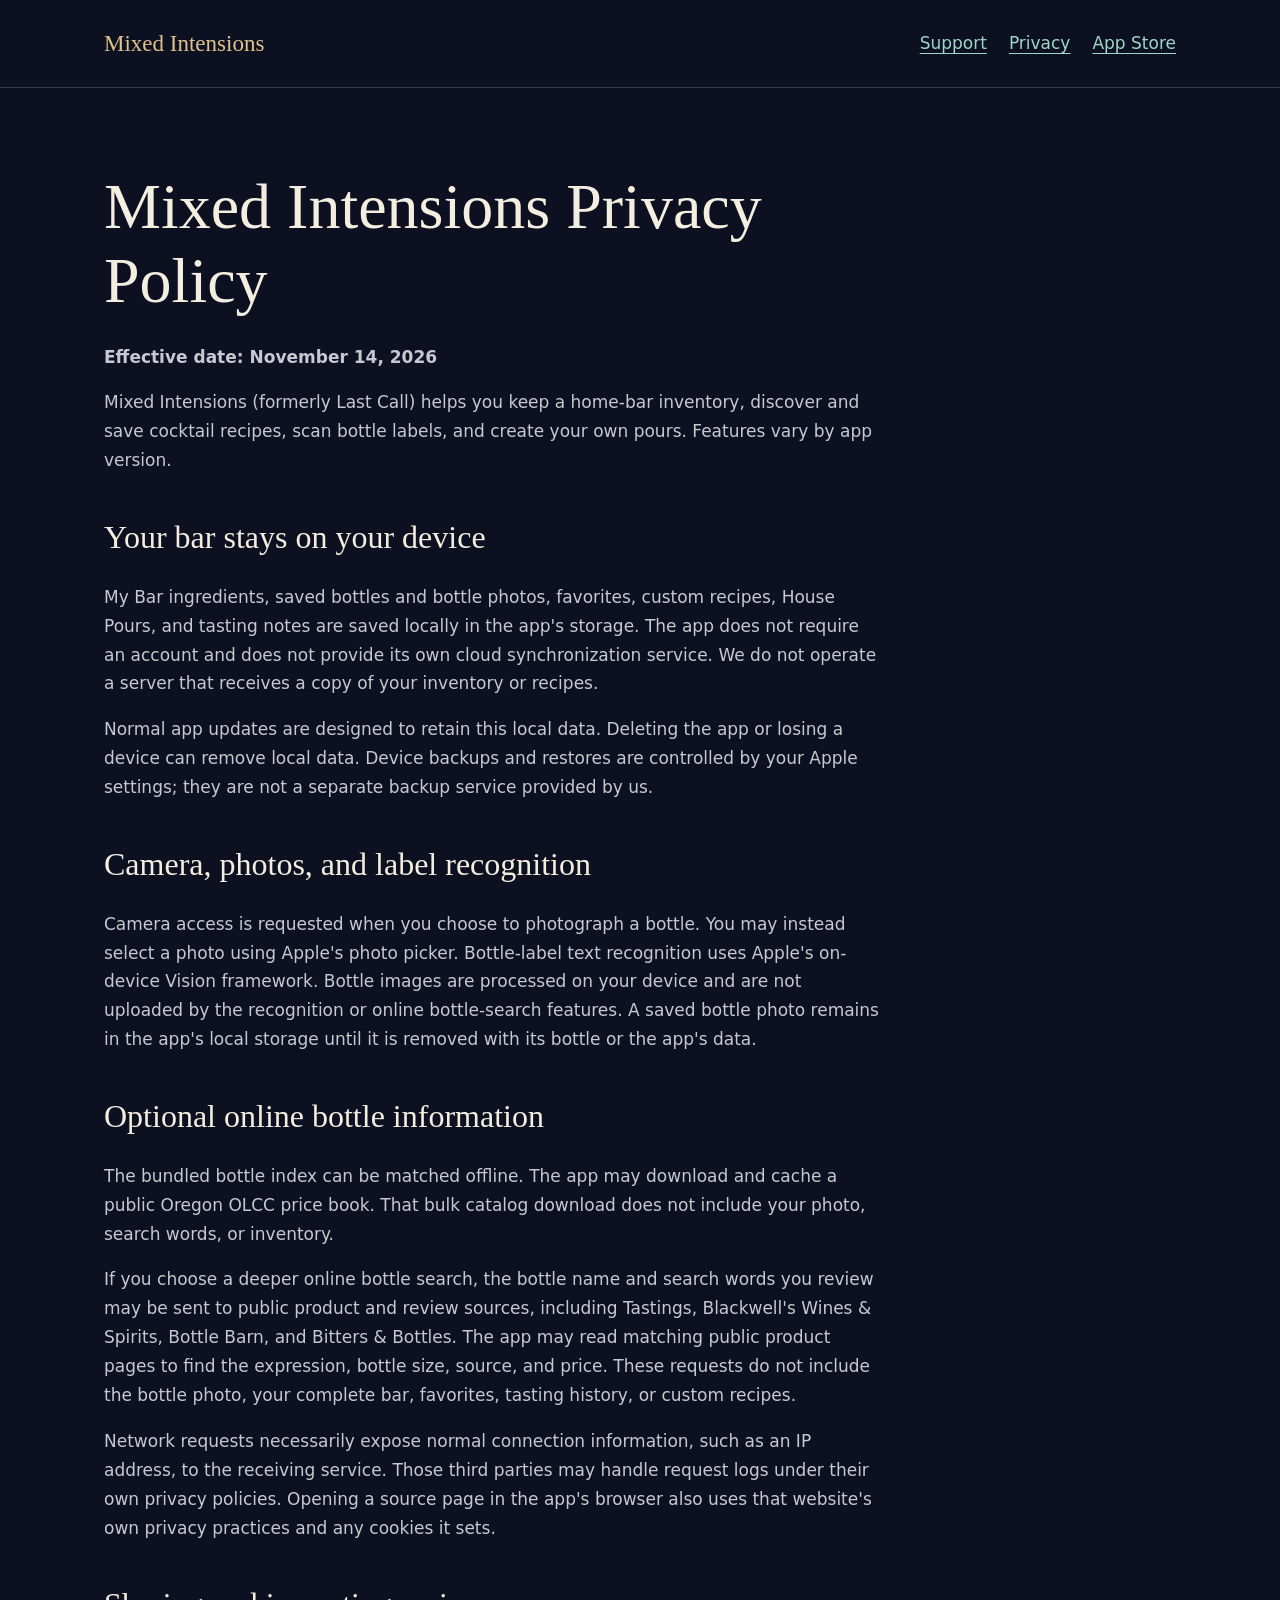
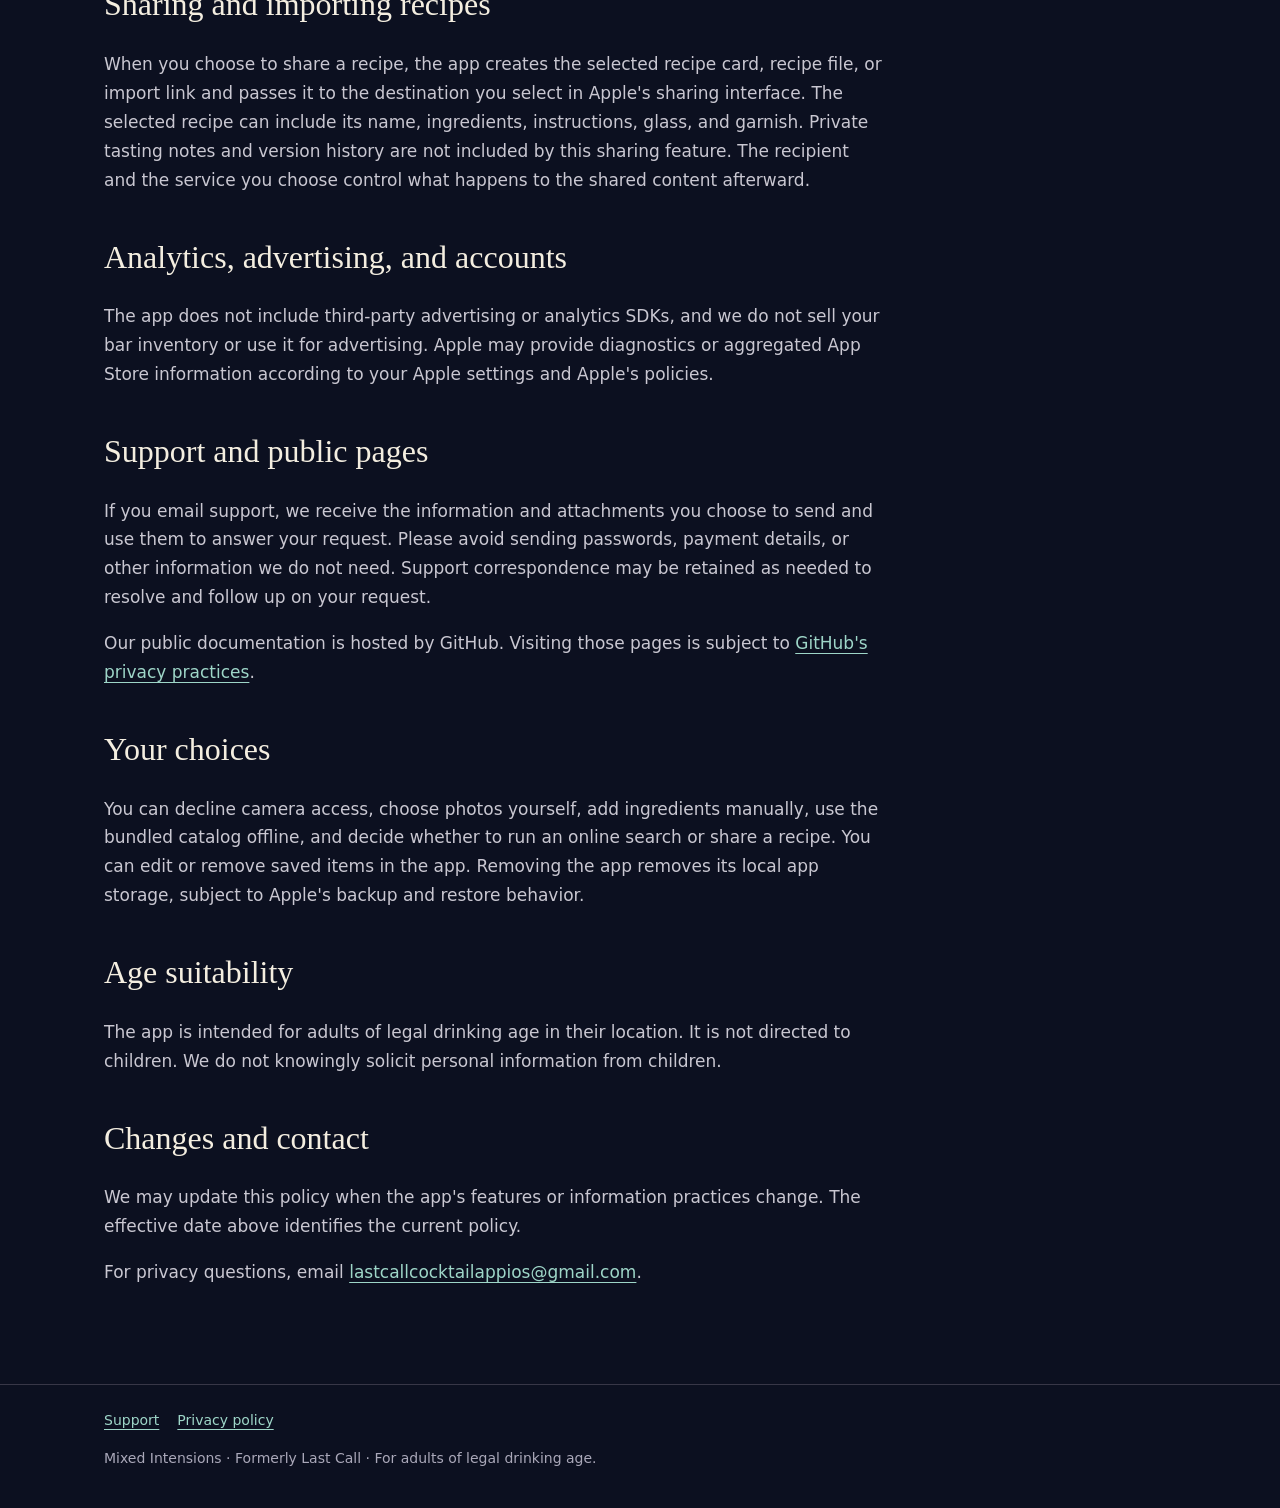
==== privacy/index.html @ 4a3e69db "Rebrand Mixed Intensions support, website and privacy pages" ====
<!doctype html>
<html lang="en"><head><meta charset="utf-8"><meta name="viewport" content="width=device-width,initial-scale=1"><meta name="theme-color" content="#0c1020"><title>Mixed Intensions Privacy Policy</title><meta name="description" content="How Mixed Intensions handles your local inventory, bottle photos, optional online searches and recipe sharing."><link rel="canonical" href="https://lastcallcocktailapp.github.io/Mixed-Intensions/privacy/"><meta property="og:title" content="Mixed Intensions Privacy Policy"><meta property="og:description" content="How Mixed Intensions handles your local inventory, bottle photos, optional online searches and recipe sharing."><meta property="og:image" content="https://lastcallcocktailapp.github.io/Mixed-Intensions/assets/mixed-intensions-features.png"><meta property="og:type" content="website"><meta property="og:url" content="https://lastcallcocktailapp.github.io/Mixed-Intensions/privacy/"><meta name="twitter:card" content="summary_large_image"><link rel="stylesheet" href="../assets/site.css"></head><body><header><nav aria-label="Main navigation"><a class="brand" href="../">Mixed Intensions</a><a href="../support/">Support</a><a href="../privacy/">Privacy</a><a href="https://apps.apple.com/us/app/mixed-intensions-cocktails/id6816433898">App Store</a></nav></header><main><article class="prose"><h1>Mixed Intensions Privacy Policy</h1><p><strong>Effective date: November 14, 2026</strong></p><p>Mixed Intensions (formerly Last Call) helps you keep a home-bar inventory, discover and save cocktail recipes, scan bottle labels, and create your own pours. Features vary by app version.</p><h2>Your bar stays on your device</h2><p>My Bar ingredients, saved bottles and bottle photos, favorites, custom recipes, House Pours, and tasting notes are saved locally in the app&#x27;s storage. The app does not require an account and does not provide its own cloud synchronization service. We do not operate a server that receives a copy of your inventory or recipes.</p><p>Normal app updates are designed to retain this local data. Deleting the app or losing a device can remove local data. Device backups and restores are controlled by your Apple settings; they are not a separate backup service provided by us.</p><h2>Camera, photos, and label recognition</h2><p>Camera access is requested when you choose to photograph a bottle. You may instead select a photo using Apple&#x27;s photo picker. Bottle-label text recognition uses Apple&#x27;s on-device Vision framework. Bottle images are processed on your device and are not uploaded by the recognition or online bottle-search features. A saved bottle photo remains in the app&#x27;s local storage until it is removed with its bottle or the app&#x27;s data.</p><h2>Optional online bottle information</h2><p>The bundled bottle index can be matched offline. The app may download and cache a public Oregon OLCC price book. That bulk catalog download does not include your photo, search words, or inventory.</p><p>If you choose a deeper online bottle search, the bottle name and search words you review may be sent to public product and review sources, including Tastings, Blackwell&#x27;s Wines &amp; Spirits, Bottle Barn, and Bitters &amp; Bottles. The app may read matching public product pages to find the expression, bottle size, source, and price. These requests do not include the bottle photo, your complete bar, favorites, tasting history, or custom recipes.</p><p>Network requests necessarily expose normal connection information, such as an IP address, to the receiving service. Those third parties may handle request logs under their own privacy policies. Opening a source page in the app&#x27;s browser also uses that website&#x27;s own privacy practices and any cookies it sets.</p><h2>Sharing and importing recipes</h2><p>When you choose to share a recipe, the app creates the selected recipe card, recipe file, or import link and passes it to the destination you select in Apple&#x27;s sharing interface. The selected recipe can include its name, ingredients, instructions, glass, and garnish. Private tasting notes and version history are not included by this sharing feature. The recipient and the service you choose control what happens to the shared content afterward.</p><h2>Analytics, advertising, and accounts</h2><p>The app does not include third-party advertising or analytics SDKs, and we do not sell your bar inventory or use it for advertising. Apple may provide diagnostics or aggregated App Store information according to your Apple settings and Apple&#x27;s policies.</p><h2>Support and public pages</h2><p>If you email support, we receive the information and attachments you choose to send and use them to answer your request. Please avoid sending passwords, payment details, or other information we do not need. Support correspondence may be retained as needed to resolve and follow up on your request.</p><p>Our public documentation is hosted by GitHub. Visiting those pages is subject to <a href="https://docs.github.com/en/site-policy/privacy-policies/github-general-privacy-statement">GitHub&#x27;s privacy practices</a>.</p><h2>Your choices</h2><p>You can decline camera access, choose photos yourself, add ingredients manually, use the bundled catalog offline, and decide whether to run an online search or share a recipe. You can edit or remove saved items in the app. Removing the app removes its local app storage, subject to Apple&#x27;s backup and restore behavior.</p><h2>Age suitability</h2><p>The app is intended for adults of legal drinking age in their location. It is not directed to children. We do not knowingly solicit personal information from children.</p><h2>Changes and contact</h2><p>We may update this policy when the app&#x27;s features or information practices change. The effective date above identifies the current policy.</p><p>For privacy questions, email <a href="mailto:lastcallcocktailappios@gmail.com">lastcallcocktailappios@gmail.com</a>.</p></article></main><footer><div><a href="../support/">Support</a><a href="../privacy/">Privacy policy</a><p>Mixed Intensions · Formerly Last Call · For adults of legal drinking age.</p></div></footer></body></html>
---- assets/site.css ----
*{box-sizing:border-box}html{color-scheme:dark}body{margin:0;background:#0c1020;color:#f4eee0;font:17px/1.7 system-ui,-apple-system,sans-serif}header,footer{border-bottom:1px solid #383747}header nav,footer>div,main{max-width:1120px;margin:auto;padding:24px}nav{display:flex;align-items:center;gap:22px;flex-wrap:wrap}.brand{font-family:Georgia,serif;font-size:23px;color:#dec38d;margin-right:auto;text-decoration:none}a{color:#9ed6c8;text-underline-offset:4px}a:hover{color:#f4eee0}main{padding-top:64px;padding-bottom:80px}.eyebrow{font-size:12px;letter-spacing:2px;text-transform:uppercase;color:#dec38d}h1,h2,h3{font-family:Georgia,serif;line-height:1.16;font-weight:400}h1{font-size:clamp(42px,7vw,78px);max-width:16ch;margin:18px 0 24px}h2{font-size:32px;margin-top:44px}h3{font-size:23px;color:#dec38d}.lead{font-size:20px;color:#bdbcc9;max-width:62ch}.actions{display:flex;gap:14px;flex-wrap:wrap;margin:32px 0}.button{background:#9ed6c8;color:#0c1020;text-decoration:none;padding:12px 20px;border-radius:12px;font-weight:650}.button.secondary{background:#202237;color:#f4eee0;border:1px solid #454056}.hero{width:100%;height:auto;border:1px solid #4b4252;border-radius:20px;display:block;margin:38px 0}.grid{display:grid;grid-template-columns:repeat(3,1fr);gap:18px;margin-top:34px}.card{background:#1d1d31;border:1px solid #383747;border-radius:18px;padding:24px}.card h3{margin:0 0 14px}.card p{color:#bdbcc9;margin:0}.prose{max-width:780px}.prose h1{font-size:clamp(38px,6vw,64px);max-width:none}.prose p,.prose li{color:#c9c7d1}.prose a{color:#9ed6c8}details{border:1px solid #383747;border-radius:14px;background:#1a1d30;margin:14px 0;padding:20px}summary{cursor:pointer;font-size:20px;color:#f4eee0}details p{color:#c9c7d1}.note{font-size:14px;color:#a6a4b7}.contact{display:inline-block;margin:12px 0}footer{border-top:1px solid #383747;border-bottom:0;color:#aaa8b9;font-size:14px}footer a{margin-right:18px}:focus-visible{outline:3px solid #dec38d;outline-offset:5px}@media(max-width:720px){header nav,footer>div,main{padding-left:20px;padding-right:20px}.grid{grid-template-columns:1fr}main{padding-top:36px}nav{gap:16px}.brand{width:100%}h1{font-size:46px}.lead{font-size:18px}}
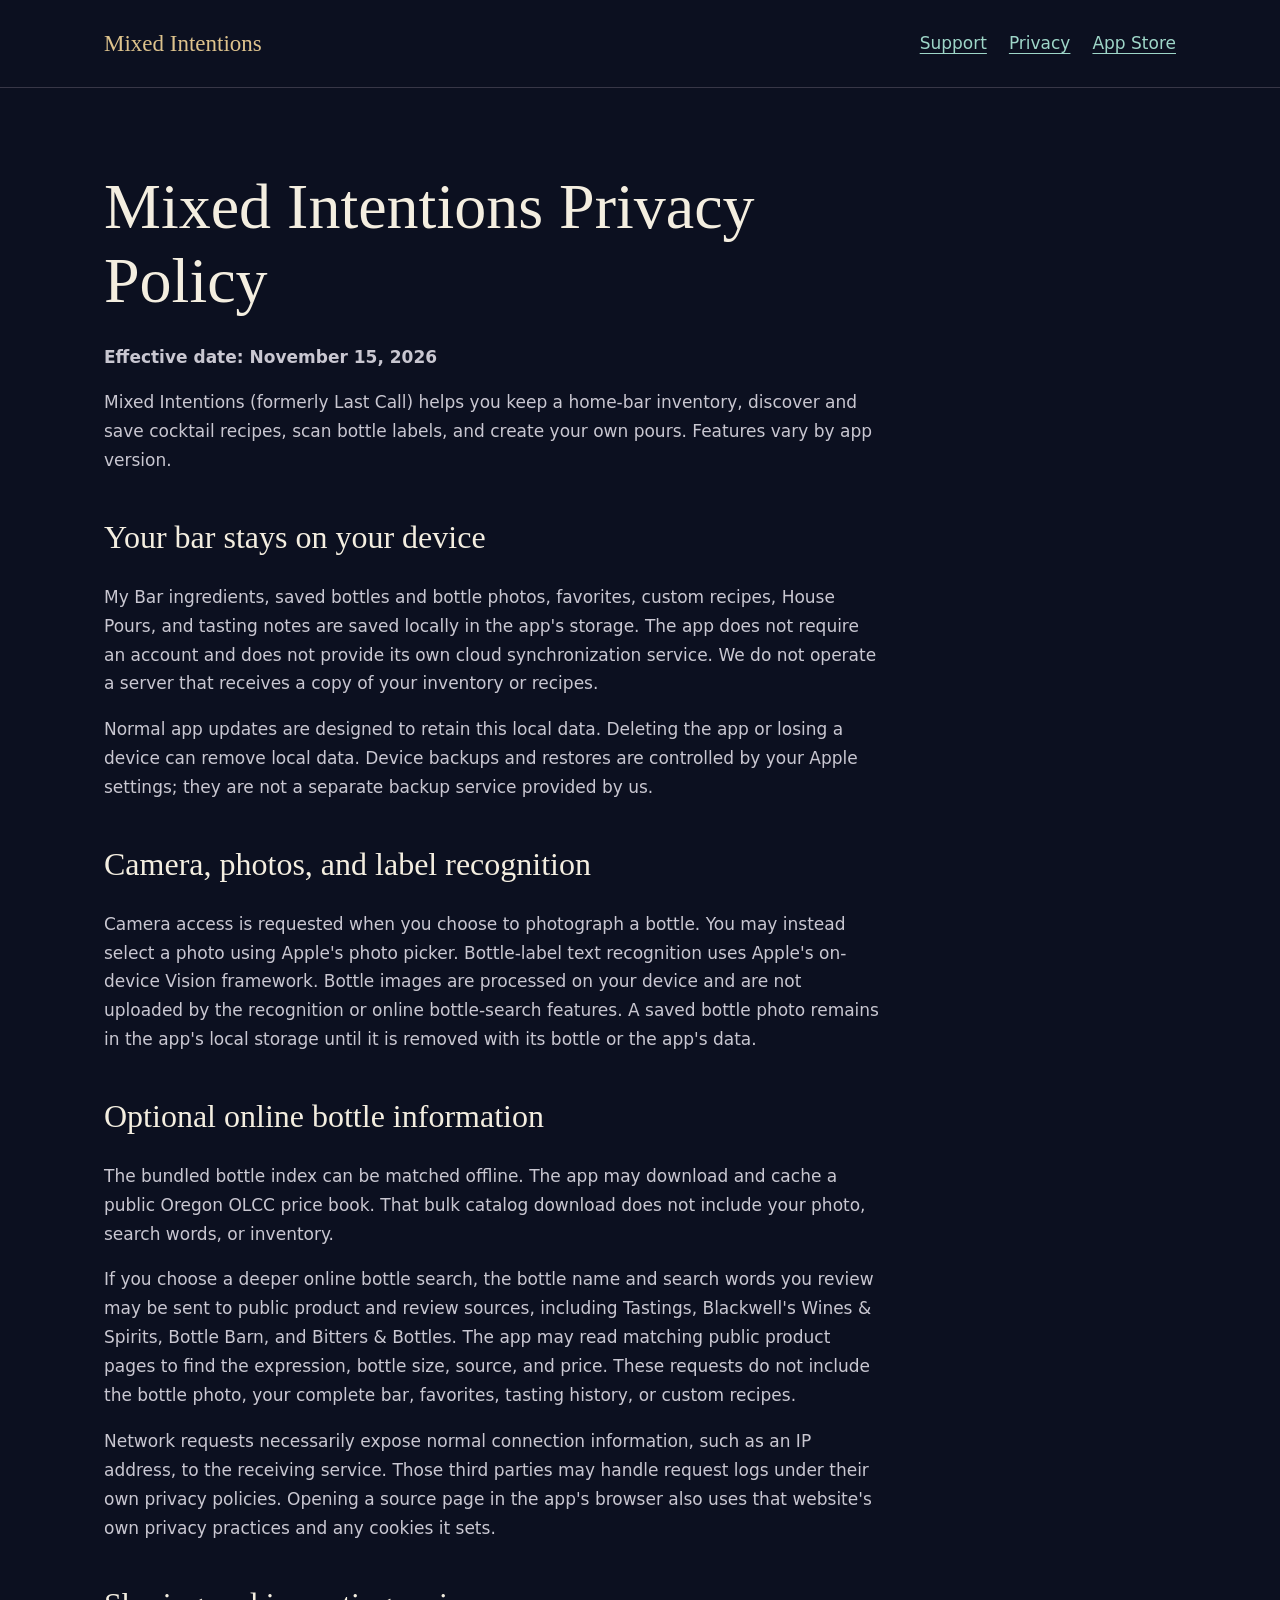
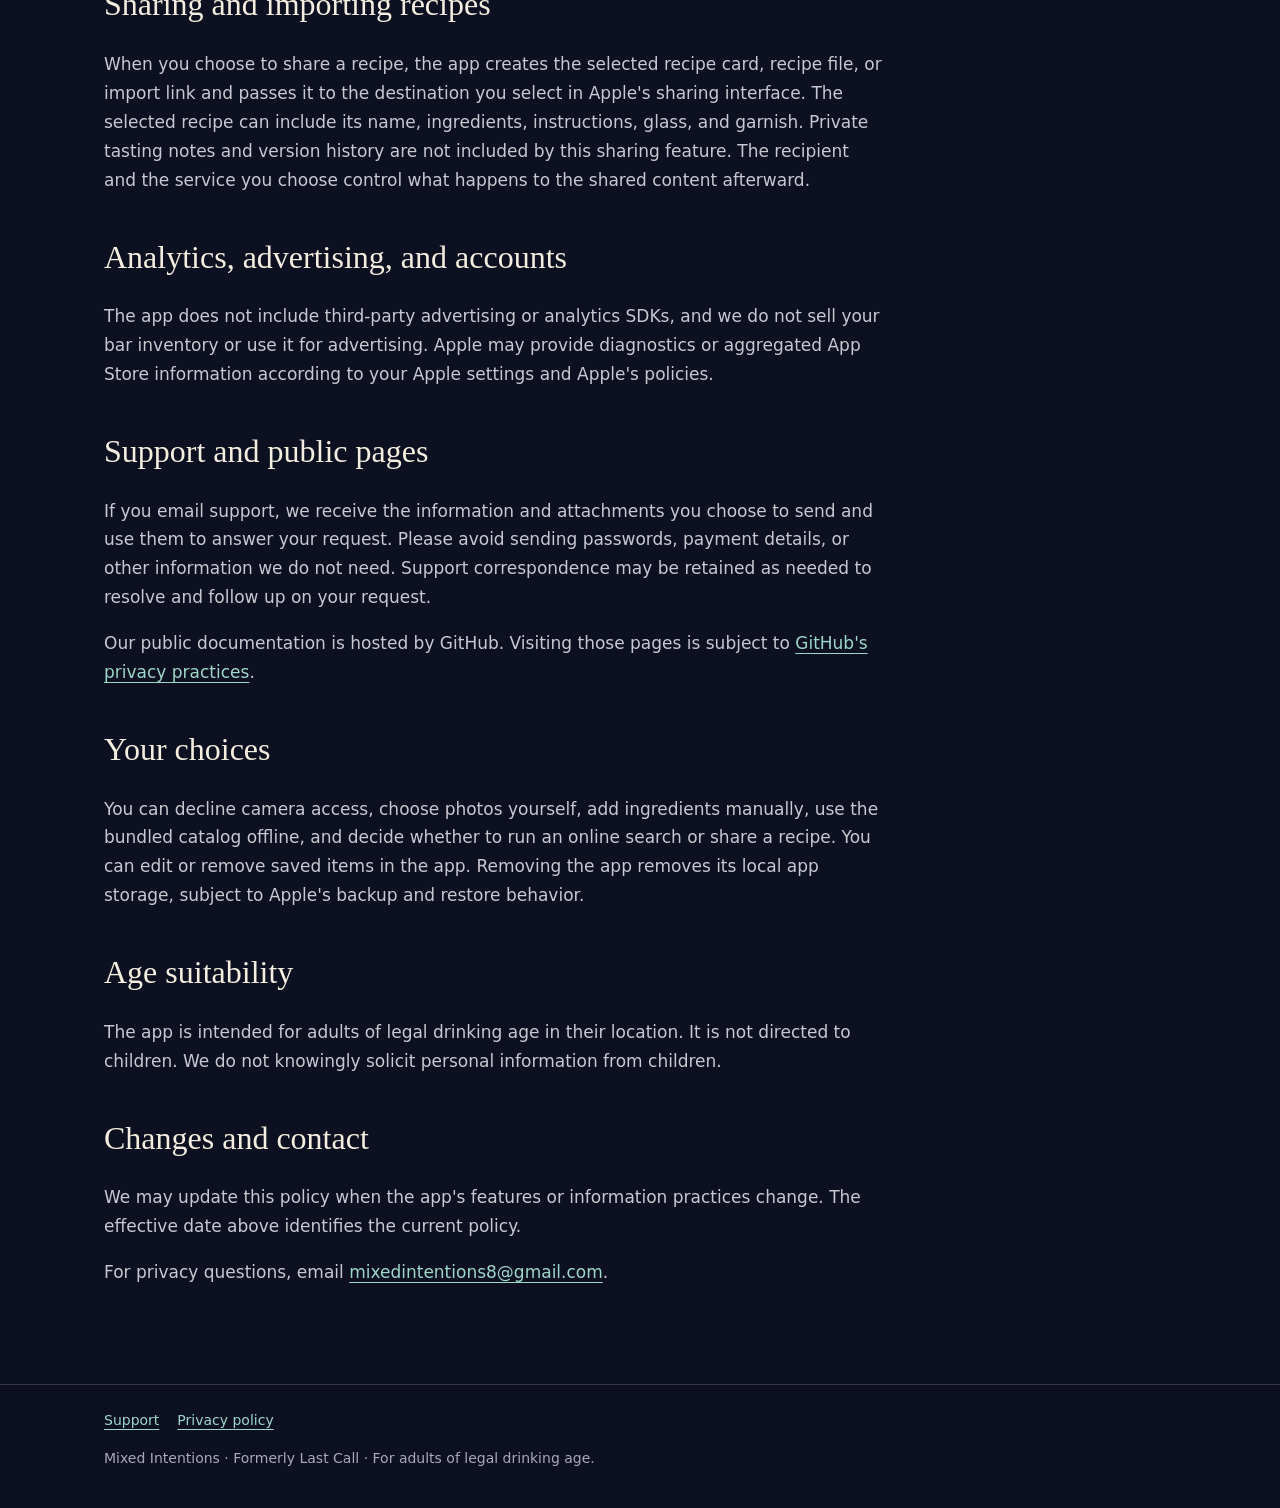
==== commit 3160cc16: "Use Mixed Intentions branding and the new app contact account" ====
--- a/privacy/index.html
+++ b/privacy/index.html
@@ -1,2 +1,2 @@
 <!doctype html>
-<html lang="en"><head><meta charset="utf-8"><meta name="viewport" content="width=device-width,initial-scale=1"><meta name="theme-color" content="#0c1020"><title>Mixed Intensions Privacy Policy</title><meta name="description" content="How Mixed Intensions handles your local inventory, bottle photos, optional online searches and recipe sharing."><link rel="canonical" href="https://lastcallcocktailapp.github.io/Mixed-Intensions/privacy/"><meta property="og:title" content="Mixed Intensions Privacy Policy"><meta property="og:description" content="How Mixed Intensions handles your local inventory, bottle photos, optional online searches and recipe sharing."><meta property="og:image" content="https://lastcallcocktailapp.github.io/Mixed-Intensions/assets/mixed-intensions-features.png"><meta property="og:type" content="website"><meta property="og:url" content="https://lastcallcocktailapp.github.io/Mixed-Intensions/privacy/"><meta name="twitter:card" content="summary_large_image"><link rel="stylesheet" href="../assets/site.css"></head><body><header><nav aria-label="Main navigation"><a class="brand" href="../">Mixed Intensions</a><a href="../support/">Support</a><a href="../privacy/">Privacy</a><a href="https://apps.apple.com/us/app/mixed-intensions-cocktails/id6816433898">App Store</a></nav></header><main><article class="prose"><h1>Mixed Intensions Privacy Policy</h1><p><strong>Effective date: November 14, 2026</strong></p><p>Mixed Intensions (formerly Last Call) helps you keep a home-bar inventory, discover and save cocktail recipes, scan bottle labels, and create your own pours. Features vary by app version.</p><h2>Your bar stays on your device</h2><p>My Bar ingredients, saved bottles and bottle photos, favorites, custom recipes, House Pours, and tasting notes are saved locally in the app&#x27;s storage. The app does not require an account and does not provide its own cloud synchronization service. We do not operate a server that receives a copy of your inventory or recipes.</p><p>Normal app updates are designed to retain this local data. Deleting the app or losing a device can remove local data. Device backups and restores are controlled by your Apple settings; they are not a separate backup service provided by us.</p><h2>Camera, photos, and label recognition</h2><p>Camera access is requested when you choose to photograph a bottle. You may instead select a photo using Apple&#x27;s photo picker. Bottle-label text recognition uses Apple&#x27;s on-device Vision framework. Bottle images are processed on your device and are not uploaded by the recognition or online bottle-search features. A saved bottle photo remains in the app&#x27;s local storage until it is removed with its bottle or the app&#x27;s data.</p><h2>Optional online bottle information</h2><p>The bundled bottle index can be matched offline. The app may download and cache a public Oregon OLCC price book. That bulk catalog download does not include your photo, search words, or inventory.</p><p>If you choose a deeper online bottle search, the bottle name and search words you review may be sent to public product and review sources, including Tastings, Blackwell&#x27;s Wines &amp; Spirits, Bottle Barn, and Bitters &amp; Bottles. The app may read matching public product pages to find the expression, bottle size, source, and price. These requests do not include the bottle photo, your complete bar, favorites, tasting history, or custom recipes.</p><p>Network requests necessarily expose normal connection information, such as an IP address, to the receiving service. Those third parties may handle request logs under their own privacy policies. Opening a source page in the app&#x27;s browser also uses that website&#x27;s own privacy practices and any cookies it sets.</p><h2>Sharing and importing recipes</h2><p>When you choose to share a recipe, the app creates the selected recipe card, recipe file, or import link and passes it to the destination you select in Apple&#x27;s sharing interface. The selected recipe can include its name, ingredients, instructions, glass, and garnish. Private tasting notes and version history are not included by this sharing feature. The recipient and the service you choose control what happens to the shared content afterward.</p><h2>Analytics, advertising, and accounts</h2><p>The app does not include third-party advertising or analytics SDKs, and we do not sell your bar inventory or use it for advertising. Apple may provide diagnostics or aggregated App Store information according to your Apple settings and Apple&#x27;s policies.</p><h2>Support and public pages</h2><p>If you email support, we receive the information and attachments you choose to send and use them to answer your request. Please avoid sending passwords, payment details, or other information we do not need. Support correspondence may be retained as needed to resolve and follow up on your request.</p><p>Our public documentation is hosted by GitHub. Visiting those pages is subject to <a href="https://docs.github.com/en/site-policy/privacy-policies/github-general-privacy-statement">GitHub&#x27;s privacy practices</a>.</p><h2>Your choices</h2><p>You can decline camera access, choose photos yourself, add ingredients manually, use the bundled catalog offline, and decide whether to run an online search or share a recipe. You can edit or remove saved items in the app. Removing the app removes its local app storage, subject to Apple&#x27;s backup and restore behavior.</p><h2>Age suitability</h2><p>The app is intended for adults of legal drinking age in their location. It is not directed to children. We do not knowingly solicit personal information from children.</p><h2>Changes and contact</h2><p>We may update this policy when the app&#x27;s features or information practices change. The effective date above identifies the current policy.</p><p>For privacy questions, email <a href="mailto:lastcallcocktailappios@gmail.com">lastcallcocktailappios@gmail.com</a>.</p></article></main><footer><div><a href="../support/">Support</a><a href="../privacy/">Privacy policy</a><p>Mixed Intensions · Formerly Last Call · For adults of legal drinking age.</p></div></footer></body></html>+<html lang="en"><head><meta charset="utf-8"><meta name="viewport" content="width=device-width,initial-scale=1"><meta name="theme-color" content="#0c1020"><title>Mixed Intentions Privacy Policy</title><meta name="description" content="How Mixed Intentions handles your local inventory, bottle photos, optional online searches and recipe sharing."><link rel="canonical" href="https://mixedintentions8.github.io/Mixed-Intentions/privacy/"><meta property="og:title" content="Mixed Intentions Privacy Policy"><meta property="og:description" content="How Mixed Intentions handles your local inventory, bottle photos, optional online searches and recipe sharing."><meta property="og:image" content="https://mixedintentions8.github.io/Mixed-Intentions/assets/mixed-intensions-features.png"><meta property="og:type" content="website"><meta property="og:url" content="https://mixedintentions8.github.io/Mixed-Intentions/privacy/"><meta name="twitter:card" content="summary_large_image"><link rel="stylesheet" href="../assets/site.css"></head><body><header><nav aria-label="Main navigation"><a class="brand" href="../">Mixed Intentions</a><a href="../support/">Support</a><a href="../privacy/">Privacy</a><a href="https://apps.apple.com/us/app/mixed-intensions-cocktails/id6816433898">App Store</a></nav></header><main><article class="prose"><h1>Mixed Intentions Privacy Policy</h1><p><strong>Effective date: November 15, 2026</strong></p><p>Mixed Intentions (formerly Last Call) helps you keep a home-bar inventory, discover and save cocktail recipes, scan bottle labels, and create your own pours. Features vary by app version.</p><h2>Your bar stays on your device</h2><p>My Bar ingredients, saved bottles and bottle photos, favorites, custom recipes, House Pours, and tasting notes are saved locally in the app&#x27;s storage. The app does not require an account and does not provide its own cloud synchronization service. We do not operate a server that receives a copy of your inventory or recipes.</p><p>Normal app updates are designed to retain this local data. Deleting the app or losing a device can remove local data. Device backups and restores are controlled by your Apple settings; they are not a separate backup service provided by us.</p><h2>Camera, photos, and label recognition</h2><p>Camera access is requested when you choose to photograph a bottle. You may instead select a photo using Apple&#x27;s photo picker. Bottle-label text recognition uses Apple&#x27;s on-device Vision framework. Bottle images are processed on your device and are not uploaded by the recognition or online bottle-search features. A saved bottle photo remains in the app&#x27;s local storage until it is removed with its bottle or the app&#x27;s data.</p><h2>Optional online bottle information</h2><p>The bundled bottle index can be matched offline. The app may download and cache a public Oregon OLCC price book. That bulk catalog download does not include your photo, search words, or inventory.</p><p>If you choose a deeper online bottle search, the bottle name and search words you review may be sent to public product and review sources, including Tastings, Blackwell&#x27;s Wines &amp; Spirits, Bottle Barn, and Bitters &amp; Bottles. The app may read matching public product pages to find the expression, bottle size, source, and price. These requests do not include the bottle photo, your complete bar, favorites, tasting history, or custom recipes.</p><p>Network requests necessarily expose normal connection information, such as an IP address, to the receiving service. Those third parties may handle request logs under their own privacy policies. Opening a source page in the app&#x27;s browser also uses that website&#x27;s own privacy practices and any cookies it sets.</p><h2>Sharing and importing recipes</h2><p>When you choose to share a recipe, the app creates the selected recipe card, recipe file, or import link and passes it to the destination you select in Apple&#x27;s sharing interface. The selected recipe can include its name, ingredients, instructions, glass, and garnish. Private tasting notes and version history are not included by this sharing feature. The recipient and the service you choose control what happens to the shared content afterward.</p><h2>Analytics, advertising, and accounts</h2><p>The app does not include third-party advertising or analytics SDKs, and we do not sell your bar inventory or use it for advertising. Apple may provide diagnostics or aggregated App Store information according to your Apple settings and Apple&#x27;s policies.</p><h2>Support and public pages</h2><p>If you email support, we receive the information and attachments you choose to send and use them to answer your request. Please avoid sending passwords, payment details, or other information we do not need. Support correspondence may be retained as needed to resolve and follow up on your request.</p><p>Our public documentation is hosted by GitHub. Visiting those pages is subject to <a href="https://docs.github.com/en/site-policy/privacy-policies/github-general-privacy-statement">GitHub&#x27;s privacy practices</a>.</p><h2>Your choices</h2><p>You can decline camera access, choose photos yourself, add ingredients manually, use the bundled catalog offline, and decide whether to run an online search or share a recipe. You can edit or remove saved items in the app. Removing the app removes its local app storage, subject to Apple&#x27;s backup and restore behavior.</p><h2>Age suitability</h2><p>The app is intended for adults of legal drinking age in their location. It is not directed to children. We do not knowingly solicit personal information from children.</p><h2>Changes and contact</h2><p>We may update this policy when the app&#x27;s features or information practices change. The effective date above identifies the current policy.</p><p>For privacy questions, email <a href="mailto:mixedintentions8@gmail.com">mixedintentions8@gmail.com</a>.</p></article></main><footer><div><a href="../support/">Support</a><a href="../privacy/">Privacy policy</a><p>Mixed Intentions · Formerly Last Call · For adults of legal drinking age.</p></div></footer></body></html>
